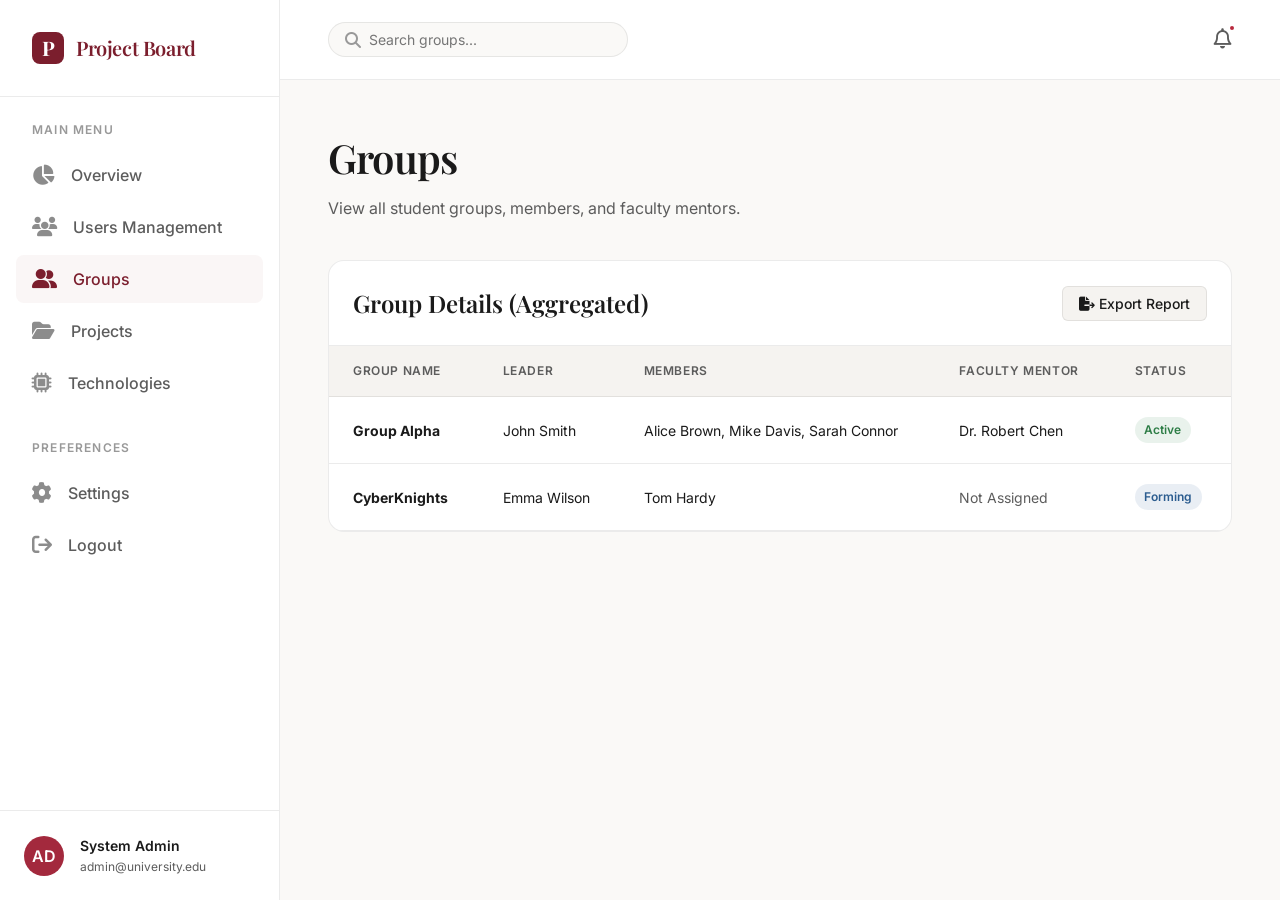
==== Admin/groups.html @ 08e35e1e "Refined Login System" ====
<!DOCTYPE html>
<html lang="en">
<head>
    <meta charset="UTF-8">
    <meta name="viewport" content="width=device-width, initial-scale=1.0">
    <title>Admin Dashboard — Groups</title>
    <link rel="stylesheet" href="https://cdnjs.cloudflare.com/ajax/libs/font-awesome/6.4.0/css/all.min.css">
    <link rel="stylesheet" href="admin.css">
</head>
<body>

    <!-- SIDEBAR -->
    <aside class="sidebar">
        <div class="sidebar-header">
            <div class="logo-icon">P</div>
            <h2>Project Board</h2>
        </div>
        
        <nav class="sidebar-nav">
            <div class="nav-section">
                <div class="nav-section-title">Main Menu</div>
                <a href="index.html" class="nav-link">
                    <i class="fa-solid fa-chart-pie"></i> Overview
                </a>
                <a href="users.html" class="nav-link">
                    <i class="fa-solid fa-users"></i> Users Management
                </a>
                <a href="groups.html" class="nav-link active">
                    <i class="fa-solid fa-user-group"></i> Groups
                </a>
                <a href="projects.html" class="nav-link">
                    <i class="fa-solid fa-folder-open"></i> Projects
                </a>
                <a href="technologies.html" class="nav-link">
                    <i class="fa-solid fa-microchip"></i> Technologies
                </a>
            </div>

            <div class="nav-section">
                <div class="nav-section-title">Preferences</div>
                <a href="#settings" class="nav-link">
                    <i class="fa-solid fa-gear"></i> Settings
                </a>
                <a href="../index.html" class="nav-link">
                    <i class="fa-solid fa-arrow-right-from-bracket"></i> Logout
                </a>
            </div>
        </nav>

        <div class="sidebar-footer">
            <div class="user-profile">
                <div class="avatar">AD</div>
                <div class="user-info">
                    <h4>System Admin</h4>
                    <p>admin@university.edu</p>
                </div>
            </div>
        </div>
    </aside>

    <!-- MAIN CONTENT -->
    <main class="main-content">
        <header class="topbar">
            <div class="search-bar">
                <i class="fa-solid fa-search"></i>
                <input type="text" placeholder="Search groups...">
            </div>
            
            <div class="topbar-actions">
                <button class="action-btn">
                    <i class="fa-regular fa-bell"></i>
                    <span class="notification-badge"></span>
                </button>
            </div>
        </header>

        <div class="dashboard-container">
            <div class="view-section active">
                <div class="page-header">
                    <div class="page-title">
                        <h1>Groups</h1>
                        <p>View all student groups, members, and faculty mentors.</p>
                    </div>
                </div>

                <div class="data-section">
                    <div class="section-header">
                        <h2>Group Details (Aggregated)</h2>
                        <button class="btn-secondary"><i class="fa-solid fa-file-export"></i> Export Report</button>
                    </div>
                    <table>
                        <thead>
                            <tr>
                                <th>Group Name</th>
                                <th>Leader</th>
                                <th>Members</th>
                                <th>Faculty Mentor</th>
                                <th>Status</th>
                            </tr>
                        </thead>
                        <tbody>
                            <tr>
                                <td><strong>Group Alpha</strong></td>
                                <td>John Smith</td>
                                <td>Alice Brown, Mike Davis, Sarah Connor</td>
                                <td>Dr. Robert Chen</td>
                                <td><span class="badge status-active">Active</span></td>
                            </tr>
                            <tr>
                                <td><strong>CyberKnights</strong></td>
                                <td>Emma Wilson</td>
                                <td>Tom Hardy</td>
                                <td><span style="color:var(--c-text-muted)">Not Assigned</span></td>
                                <td><span class="badge status-forming">Forming</span></td>
                            </tr>
                        </tbody>
                    </table>
                </div>
            </div>
        </div>
    </main>

    <script src="admin.js"></script>
</body>
</html>
---- Admin/admin.css ----
/* ==========================================================================
   PROJECT BOARD — ADMIN DASHBOARD STYLES
   Premium, editorial-inspired admin panel
   ========================================================================== */

@import url('https://fonts.googleapis.com/css2?family=Inter:wght@300;400;500;600;700&family=Playfair+Display:ital,wght@0,400;0,600;0,700;1,400&display=swap');

:root {
    /* Colors — Light, editorial palette */
    --c-bg: #ffffff;
    --c-bg-warm: #faf9f7;
    --c-bg-elevated: #f5f3f0;
    --c-bg-card: #ffffff;
    --c-bg-card-hover: #faf9f7;
    --c-surface: #f0eeeb;

    --c-border: rgba(0, 0, 0, 0.08);
    --c-border-hover: rgba(0, 0, 0, 0.16);
    --c-border-strong: rgba(0, 0, 0, 0.12);

    --c-text: #1a1a1a;
    --c-text-muted: #5c5c5c;
    --c-text-dim: #999999;

    --c-accent: #7B1E2D; /* Dark Burgundy */
    --c-accent-light: #A3293D;
    --c-accent-deep: #5C0E1B;
    --c-accent-glow: rgba(123, 30, 45, 0.12);
    --c-accent-bg: rgba(123, 30, 45, 0.04);

    --c-red: #B8293D;
    --c-red-bg: rgba(184, 41, 61, 0.1);
    --c-green: #2D7D46;
    --c-green-bg: rgba(45, 125, 70, 0.1);
    --c-yellow: #B8860B;
    --c-yellow-bg: rgba(184, 134, 11, 0.1);
    --c-blue: #2B5C8F;
    --c-blue-bg: rgba(43, 92, 143, 0.1);

    /* Typography */
    --f-display: 'Playfair Display', Georgia, 'Times New Roman', serif;
    --f-body: 'Inter', -apple-system, BlinkMacSystemFont, sans-serif;

    /* Shadows */
    --shadow-sm: 0 1px 2px rgba(0,0,0,0.04);
    --shadow-md: 0 4px 12px rgba(0,0,0,0.05);
    --shadow-lg: 0 12px 24px rgba(0,0,0,0.06);

    /* Transitions */
    --transition: all 0.3s cubic-bezier(0.25, 1, 0.5, 1);
}

* {
    margin: 0;
    padding: 0;
    box-sizing: border-box;
}

body {
    font-family: var(--f-body);
    background-color: var(--c-bg-warm);
    color: var(--c-text);
    line-height: 1.5;
    display: flex;
    min-height: 100vh;
    overflow-x: hidden;
}

/* --------------------------------------------------------------------------
   SIDEBAR
   -------------------------------------------------------------------------- */
.sidebar {
    width: 280px;
    background-color: var(--c-bg);
    border-right: 1px solid var(--c-border);
    display: flex;
    flex-direction: column;
    position: fixed;
    height: 100vh;
    z-index: 100;
}

.sidebar-header {
    padding: 2rem;
    display: flex;
    align-items: center;
    gap: 0.75rem;
    border-bottom: 1px solid var(--c-border);
}

.sidebar-header .logo-icon {
    width: 32px;
    height: 32px;
    background: var(--c-accent);
    color: white;
    border-radius: 8px;
    display: flex;
    align-items: center;
    justify-content: center;
    font-family: var(--f-display);
    font-weight: 700;
    font-size: 1.25rem;
}

.sidebar-header h2 {
    font-family: var(--f-display);
    font-size: 1.25rem;
    font-weight: 600;
    color: var(--c-accent);
    letter-spacing: -0.02em;
}

.sidebar-nav {
    flex: 1;
    padding: 1.5rem 1rem;
    overflow-y: auto;
}

.nav-section {
    margin-bottom: 2rem;
}

.nav-section-title {
    font-size: 0.75rem;
    text-transform: uppercase;
    letter-spacing: 0.1em;
    color: var(--c-text-dim);
    font-weight: 600;
    margin-bottom: 0.75rem;
    padding-left: 1rem;
}

.nav-link {
    display: flex;
    align-items: center;
    gap: 1rem;
    padding: 0.75rem 1rem;
    color: var(--c-text-muted);
    text-decoration: none;
    border-radius: 8px;
    font-weight: 500;
    transition: var(--transition);
    margin-bottom: 0.25rem;
}

.nav-link i {
    font-size: 1.25rem;
    opacity: 0.7;
    transition: var(--transition);
}

.nav-link:hover {
    background-color: var(--c-bg-elevated);
    color: var(--c-text);
}

.nav-link.active {
    background-color: var(--c-accent-bg);
    color: var(--c-accent);
}

.nav-link.active i {
    opacity: 1;
    color: var(--c-accent);
}

.sidebar-footer {
    padding: 1.5rem;
    border-top: 1px solid var(--c-border);
}

.user-profile {
    display: flex;
    align-items: center;
    gap: 1rem;
}

.avatar {
    width: 40px;
    height: 40px;
    border-radius: 50%;
    background-color: var(--c-accent-light);
    color: white;
    display: flex;
    align-items: center;
    justify-content: center;
    font-weight: 600;
    font-size: 1rem;
}

.user-info h4 {
    font-size: 0.875rem;
    font-weight: 600;
    margin-bottom: 0.125rem;
}

.user-info p {
    font-size: 0.75rem;
    color: var(--c-text-muted);
}

/* --------------------------------------------------------------------------
   MAIN CONTENT
   -------------------------------------------------------------------------- */
.main-content {
    flex: 1;
    margin-left: 280px;
    display: flex;
    flex-direction: column;
}

.topbar {
    height: 80px;
    background-color: var(--c-bg);
    border-bottom: 1px solid var(--c-border);
    display: flex;
    align-items: center;
    justify-content: space-between;
    padding: 0 3rem;
    position: sticky;
    top: 0;
    z-index: 90;
}

.search-bar {
    display: flex;
    align-items: center;
    background-color: var(--c-bg-warm);
    border: 1px solid var(--c-border);
    border-radius: 20px;
    padding: 0.5rem 1rem;
    width: 300px;
    transition: var(--transition);
}

.search-bar:focus-within {
    border-color: var(--c-accent);
    box-shadow: 0 0 0 3px var(--c-accent-glow);
}

.search-bar i {
    color: var(--c-text-dim);
    margin-right: 0.5rem;
}

.search-bar input {
    border: none;
    background: transparent;
    outline: none;
    width: 100%;
    font-family: var(--f-body);
    font-size: 0.875rem;
    color: var(--c-text);
}

.topbar-actions {
    display: flex;
    align-items: center;
    gap: 1.5rem;
}

.action-btn {
    background: none;
    border: none;
    font-size: 1.25rem;
    color: var(--c-text-muted);
    cursor: pointer;
    position: relative;
    transition: var(--transition);
}

.action-btn:hover {
    color: var(--c-accent);
}

.notification-badge {
    position: absolute;
    top: -4px;
    right: -4px;
    width: 8px;
    height: 8px;
    background-color: var(--c-red);
    border-radius: 50%;
    border: 2px solid var(--c-bg);
}

/* --------------------------------------------------------------------------
   DASHBOARD CONTENT
   -------------------------------------------------------------------------- */
.dashboard-container {
    padding: 3rem;
    max-width: 1400px;
    margin: 0 auto;
    width: 100%;
}

.page-header {
    margin-bottom: 2.5rem;
    display: flex;
    justify-content: space-between;
    align-items: flex-end;
}

.page-title h1 {
    font-family: var(--f-display);
    font-size: 2.5rem;
    font-weight: 600;
    color: var(--c-text);
    margin-bottom: 0.5rem;
    letter-spacing: -0.02em;
}

.page-title p {
    color: var(--c-text-muted);
    font-size: 1rem;
}

.btn-primary {
    background-color: var(--c-accent);
    color: white;
    border: none;
    padding: 0.75rem 1.5rem;
    border-radius: 8px;
    font-family: var(--f-body);
    font-weight: 500;
    font-size: 0.875rem;
    cursor: pointer;
    display: inline-flex;
    align-items: center;
    gap: 0.5rem;
    transition: var(--transition);
    text-decoration: none;
}

.btn-primary:hover {
    background-color: var(--c-accent-deep);
    transform: translateY(-1px);
    box-shadow: var(--shadow-md);
}

/* Stats Grid */
.stats-grid {
    display: grid;
    grid-template-columns: repeat(auto-fit, minmax(240px, 1fr));
    gap: 1.5rem;
    margin-bottom: 3rem;
}

.stat-card {
    background: var(--c-bg-card);
    border: 1px solid var(--c-border);
    border-radius: 16px;
    padding: 1.5rem;
    transition: var(--transition);
    display: flex;
    flex-direction: column;
}

.stat-card:hover {
    box-shadow: var(--shadow-md);
    border-color: var(--c-border-hover);
    transform: translateY(-2px);
}

.stat-header {
    display: flex;
    justify-content: space-between;
    align-items: flex-start;
    margin-bottom: 1rem;
}

.stat-icon {
    width: 48px;
    height: 48px;
    border-radius: 12px;
    display: flex;
    align-items: center;
    justify-content: center;
    font-size: 1.5rem;
}

.stat-icon.users { background: var(--c-blue-bg); color: var(--c-blue); }
.stat-icon.groups { background: var(--c-accent-bg); color: var(--c-accent); }
.stat-icon.projects { background: var(--c-yellow-bg); color: var(--c-yellow); }
.stat-icon.tech { background: var(--c-green-bg); color: var(--c-green); }

.stat-trend {
    font-size: 0.75rem;
    font-weight: 600;
    display: flex;
    align-items: center;
    gap: 0.25rem;
    padding: 0.25rem 0.5rem;
    border-radius: 4px;
}

.stat-trend.positive { background: var(--c-green-bg); color: var(--c-green); }
.stat-trend.negative { background: var(--c-red-bg); color: var(--c-red); }

.stat-value {
    font-size: 2rem;
    font-weight: 700;
    font-family: var(--f-display);
    margin-bottom: 0.25rem;
}

.stat-label {
    color: var(--c-text-muted);
    font-size: 0.875rem;
    font-weight: 500;
}

/* Data Sections */
.data-section {
    background: var(--c-bg-card);
    border: 1px solid var(--c-border);
    border-radius: 16px;
    overflow: hidden;
    margin-bottom: 3rem;
}

.section-header {
    padding: 1.5rem;
    border-bottom: 1px solid var(--c-border);
    display: flex;
    justify-content: space-between;
    align-items: center;
}

.section-header h2 {
    font-family: var(--f-display);
    font-size: 1.5rem;
    font-weight: 600;
}

.section-actions {
    display: flex;
    gap: 1rem;
}

.btn-secondary {
    background-color: var(--c-bg-elevated);
    color: var(--c-text);
    border: 1px solid var(--c-border);
    padding: 0.5rem 1rem;
    border-radius: 6px;
    font-family: var(--f-body);
    font-weight: 500;
    font-size: 0.875rem;
    cursor: pointer;
    transition: var(--transition);
}

.btn-secondary:hover {
    background-color: var(--c-surface);
    border-color: var(--c-border-hover);
}

/* Tables */
table {
    width: 100%;
    border-collapse: collapse;
}

th {
    background-color: var(--c-bg-elevated);
    color: var(--c-text-muted);
    font-weight: 600;
    font-size: 0.75rem;
    text-transform: uppercase;
    letter-spacing: 0.05em;
    padding: 1rem 1.5rem;
    text-align: left;
    border-bottom: 1px solid var(--c-border);
}

td {
    padding: 1.25rem 1.5rem;
    border-bottom: 1px solid var(--c-border);
    color: var(--c-text);
    font-size: 0.875rem;
    vertical-align: middle;
}

tbody tr {
    transition: var(--transition);
}

tbody tr:hover {
    background-color: var(--c-bg-card-hover);
}

.user-cell {
    display: flex;
    align-items: center;
    gap: 1rem;
}

.user-cell-avatar {
    width: 32px;
    height: 32px;
    border-radius: 50%;
    background: var(--c-surface);
    display: flex;
    align-items: center;
    justify-content: center;
    font-weight: 600;
    font-size: 0.75rem;
    color: var(--c-accent);
}

.user-cell-info h4 {
    font-weight: 600;
    font-size: 0.875rem;
}

.user-cell-info p {
    font-size: 0.75rem;
    color: var(--c-text-muted);
}

/* Badges */
.badge {
    display: inline-flex;
    align-items: center;
    padding: 0.25rem 0.6rem;
    border-radius: 20px;
    font-size: 0.75rem;
    font-weight: 600;
}

.badge.admin { background: var(--c-accent-bg); color: var(--c-accent); }
.badge.faculty { background: var(--c-blue-bg); color: var(--c-blue); }
.badge.student { background: var(--c-surface); color: var(--c-text-muted); }

.badge.status-active { background: var(--c-green-bg); color: var(--c-green); }
.badge.status-pending { background: var(--c-yellow-bg); color: var(--c-yellow); }
.badge.status-forming { background: var(--c-blue-bg); color: var(--c-blue); }

/* Tech Tags */
.tech-tag {
    display: inline-block;
    background: var(--c-bg-elevated);
    border: 1px solid var(--c-border);
    padding: 0.2rem 0.5rem;
    border-radius: 4px;
    font-size: 0.75rem;
    color: var(--c-text-muted);
    margin-right: 0.25rem;
    margin-bottom: 0.25rem;
}

/* Action Buttons in Table */
.table-actions {
    display: flex;
    gap: 0.5rem;
}

.icon-btn {
    width: 32px;
    height: 32px;
    border-radius: 6px;
    border: none;
    background: transparent;
    color: var(--c-text-muted);
    display: flex;
    align-items: center;
    justify-content: center;
    cursor: pointer;
    transition: var(--transition);
}

.icon-btn:hover {
    background: var(--c-bg-elevated);
    color: var(--c-accent);
}

.icon-btn.delete:hover {
    background: var(--c-red-bg);
    color: var(--c-red);
}

/* View Sections Logic */
.view-section {
    display: block;
    animation: fadeIn 0.4s ease-out;
}

.view-section.active {
    display: block;
}

@keyframes fadeIn {
    from { opacity: 0; transform: translateY(10px); }
    to { opacity: 1; transform: translateY(0); }
}

/* Modal/Drawer Overlay (Prepared for JS) */
.modal-overlay {
    position: fixed;
    top: 0; left: 0; right: 0; bottom: 0;
    background: rgba(0,0,0,0.4);
    backdrop-filter: blur(4px);
    z-index: 1000;
    display: none;
    align-items: center;
    justify-content: center;
}

.modal-content {
    background: var(--c-bg);
    border-radius: 16px;
    width: 100%;
    max-width: 500px;
    padding: 2rem;
    box-shadow: var(--shadow-lg);
    transform: translateY(20px);
    opacity: 0;
    transition: var(--transition);
}

.modal-overlay.active {
    display: flex;
}

.modal-overlay.active .modal-content {
    transform: translateY(0);
    opacity: 1;
}

/* Forms in Modal */
.form-group {
    margin-bottom: 1.5rem;
}

.form-group label {
    display: block;
    font-weight: 500;
    margin-bottom: 0.5rem;
    font-size: 0.875rem;
}

.form-control {
    width: 100%;
    padding: 0.75rem 1rem;
    border: 1px solid var(--c-border);
    border-radius: 8px;
    font-family: var(--f-body);
    font-size: 1rem;
    transition: var(--transition);
}

.form-control:focus {
    outline: none;
    border-color: var(--c-accent);
    box-shadow: 0 0 0 3px var(--c-accent-glow);
}

.form-actions {
    display: flex;
    justify-content: flex-end;
    gap: 1rem;
    margin-top: 2rem;
}
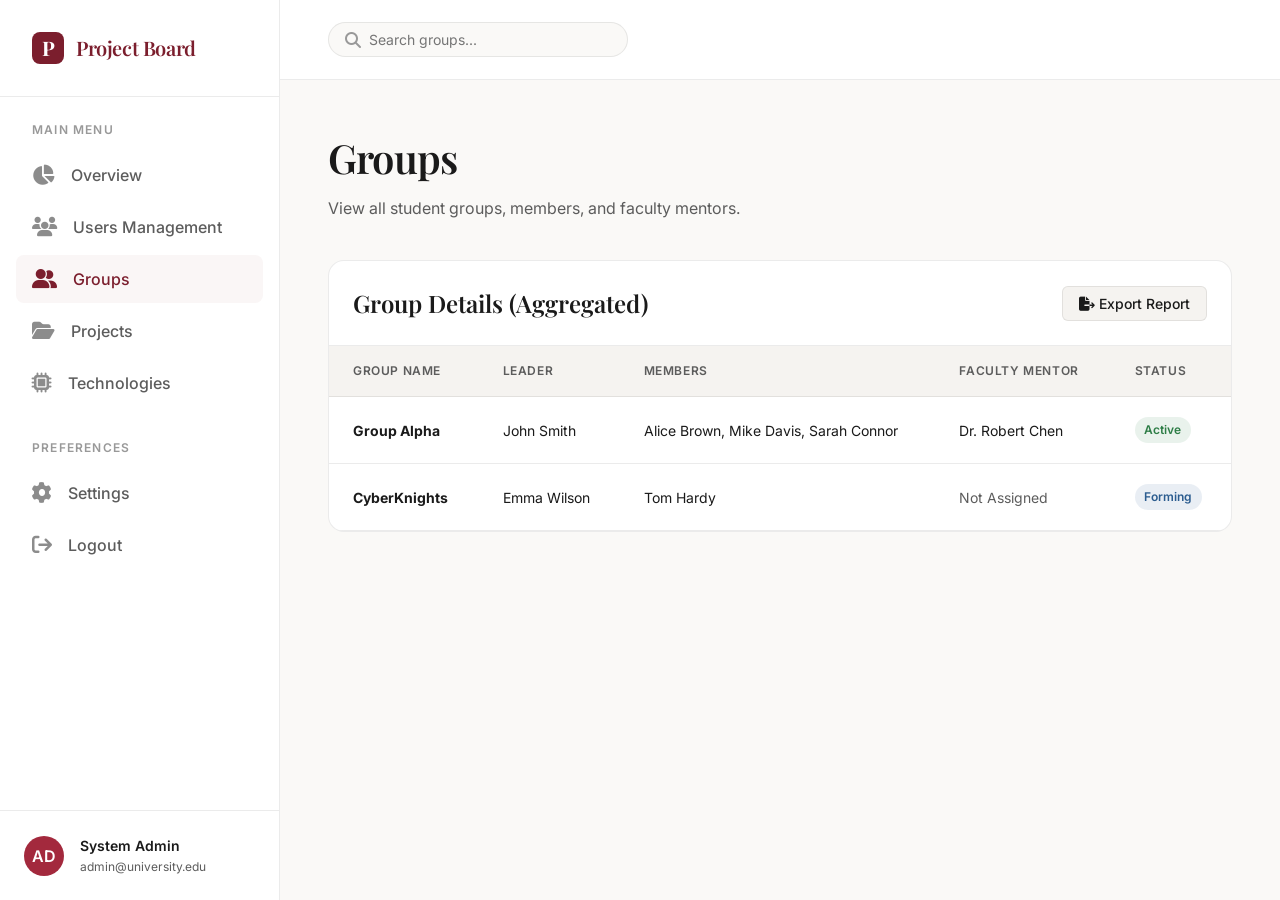
==== commit 8b21e34f: "Email send Done-2" ====
--- a/Admin/groups.html
+++ b/Admin/groups.html
@@ -67,10 +67,7 @@
             </div>
             
             <div class="topbar-actions">
-                <button class="action-btn">
-                    <i class="fa-regular fa-bell"></i>
-                    <span class="notification-badge"></span>
-                </button>
+
             </div>
         </header>
 
--- a/Admin/admin.css
+++ b/Admin/admin.css
@@ -22,7 +22,8 @@
     --c-text-muted: #5c5c5c;
     --c-text-dim: #999999;
 
-    --c-accent: #7B1E2D; /* Dark Burgundy */
+    --c-accent: #7B1E2D;
+    /* Dark Burgundy */
     --c-accent-light: #A3293D;
     --c-accent-deep: #5C0E1B;
     --c-accent-glow: rgba(123, 30, 45, 0.12);
@@ -42,9 +43,9 @@
     --f-body: 'Inter', -apple-system, BlinkMacSystemFont, sans-serif;
 
     /* Shadows */
-    --shadow-sm: 0 1px 2px rgba(0,0,0,0.04);
-    --shadow-md: 0 4px 12px rgba(0,0,0,0.05);
-    --shadow-lg: 0 12px 24px rgba(0,0,0,0.06);
+    --shadow-sm: 0 1px 2px rgba(0, 0, 0, 0.04);
+    --shadow-md: 0 4px 12px rgba(0, 0, 0, 0.05);
+    --shadow-lg: 0 12px 24px rgba(0, 0, 0, 0.06);
 
     /* Transitions */
     --transition: all 0.3s cubic-bezier(0.25, 1, 0.5, 1);
@@ -61,9 +62,14 @@
     background-color: var(--c-bg-warm);
     color: var(--c-text);
     line-height: 1.5;
-    display: flex;
     min-height: 100vh;
     overflow-x: hidden;
+}
+
+form {
+    display: block;
+    width: 100%;
+    min-height: 100vh;
 }
 
 /* --------------------------------------------------------------------------
@@ -78,6 +84,7 @@
     position: fixed;
     height: 100vh;
     z-index: 100;
+    padding-bottom: env(safe-area-inset-bottom);
 }
 
 .sidebar-header {
@@ -141,6 +148,7 @@
     font-weight: 500;
     transition: var(--transition);
     margin-bottom: 0.25rem;
+    min-height: 44px;
 }
 
 .nav-link i {
@@ -205,8 +213,10 @@
 .main-content {
     flex: 1;
     margin-left: 280px;
+    width: calc(100% - 280px);
     display: flex;
     flex-direction: column;
+    min-height: 100vh;
 }
 
 .topbar {
@@ -220,6 +230,7 @@
     position: sticky;
     top: 0;
     z-index: 90;
+    overflow: visible !important;
 }
 
 .search-bar {
@@ -267,30 +278,23 @@
     cursor: pointer;
     position: relative;
     transition: var(--transition);
+    min-width: 44px;
+    min-height: 44px;
+    display: inline-flex;
+    align-items: center;
+    justify-content: center;
 }
 
 .action-btn:hover {
     color: var(--c-accent);
 }
 
-.notification-badge {
-    position: absolute;
-    top: -4px;
-    right: -4px;
-    width: 8px;
-    height: 8px;
-    background-color: var(--c-red);
-    border-radius: 50%;
-    border: 2px solid var(--c-bg);
-}
 
 /* --------------------------------------------------------------------------
    DASHBOARD CONTENT
    -------------------------------------------------------------------------- */
 .dashboard-container {
     padding: 3rem;
-    max-width: 1400px;
-    margin: 0 auto;
     width: 100%;
 }
 
@@ -379,10 +383,25 @@
     font-size: 1.5rem;
 }
 
-.stat-icon.users { background: var(--c-blue-bg); color: var(--c-blue); }
-.stat-icon.groups { background: var(--c-accent-bg); color: var(--c-accent); }
-.stat-icon.projects { background: var(--c-yellow-bg); color: var(--c-yellow); }
-.stat-icon.tech { background: var(--c-green-bg); color: var(--c-green); }
+.stat-icon.users {
+    background: var(--c-blue-bg);
+    color: var(--c-blue);
+}
+
+.stat-icon.groups {
+    background: var(--c-accent-bg);
+    color: var(--c-accent);
+}
+
+.stat-icon.projects {
+    background: var(--c-yellow-bg);
+    color: var(--c-yellow);
+}
+
+.stat-icon.tech {
+    background: var(--c-green-bg);
+    color: var(--c-green);
+}
 
 .stat-trend {
     font-size: 0.75rem;
@@ -394,8 +413,15 @@
     border-radius: 4px;
 }
 
-.stat-trend.positive { background: var(--c-green-bg); color: var(--c-green); }
-.stat-trend.negative { background: var(--c-red-bg); color: var(--c-red); }
+.stat-trend.positive {
+    background: var(--c-green-bg);
+    color: var(--c-green);
+}
+
+.stat-trend.negative {
+    background: var(--c-red-bg);
+    color: var(--c-red);
+}
 
 .stat-value {
     font-size: 2rem;
@@ -436,6 +462,29 @@
 .section-actions {
     display: flex;
     gap: 1rem;
+}
+
+.btn-primary {
+    background-color: var(--c-accent);
+    color: #ffffff;
+    border: 1px solid var(--c-accent);
+    padding: 0.75rem 1.25rem;
+    border-radius: 8px;
+    font-family: var(--f-body);
+    font-weight: 600;
+    font-size: 0.875rem;
+    cursor: pointer;
+    transition: var(--transition);
+    display: inline-flex;
+    align-items: center;
+    justify-content: center;
+    line-height: 1.25;
+    box-sizing: border-box;
+}
+
+.btn-primary:hover {
+    background-color: var(--c-accent-light);
+    border-color: var(--c-accent-light);
 }
 
 .btn-secondary {
@@ -529,13 +578,35 @@
     font-weight: 600;
 }
 
-.badge.admin { background: var(--c-accent-bg); color: var(--c-accent); }
-.badge.faculty { background: var(--c-blue-bg); color: var(--c-blue); }
-.badge.student { background: var(--c-surface); color: var(--c-text-muted); }
-
-.badge.status-active { background: var(--c-green-bg); color: var(--c-green); }
-.badge.status-pending { background: var(--c-yellow-bg); color: var(--c-yellow); }
-.badge.status-forming { background: var(--c-blue-bg); color: var(--c-blue); }
+.badge.admin {
+    background: var(--c-accent-bg);
+    color: var(--c-accent);
+}
+
+.badge.faculty {
+    background: var(--c-blue-bg);
+    color: var(--c-blue);
+}
+
+.badge.student {
+    background: var(--c-surface);
+    color: var(--c-text-muted);
+}
+
+.badge.status-active {
+    background: var(--c-green-bg);
+    color: var(--c-green);
+}
+
+.badge.status-pending {
+    background: var(--c-yellow-bg);
+    color: var(--c-yellow);
+}
+
+.badge.status-forming {
+    background: var(--c-blue-bg);
+    color: var(--c-blue);
+}
 
 /* Tech Tags */
 .tech-tag {
@@ -557,8 +628,8 @@
 }
 
 .icon-btn {
-    width: 32px;
-    height: 32px;
+    width: 44px;
+    height: 44px;
     border-radius: 6px;
     border: none;
     background: transparent;
@@ -591,15 +662,25 @@
 }
 
 @keyframes fadeIn {
-    from { opacity: 0; transform: translateY(10px); }
-    to { opacity: 1; transform: translateY(0); }
+    from {
+        opacity: 0;
+        transform: translateY(10px);
+    }
+
+    to {
+        opacity: 1;
+        transform: translateY(0);
+    }
 }
 
 /* Modal/Drawer Overlay (Prepared for JS) */
 .modal-overlay {
     position: fixed;
-    top: 0; left: 0; right: 0; bottom: 0;
-    background: rgba(0,0,0,0.4);
+    top: 0;
+    left: 0;
+    right: 0;
+    bottom: 0;
+    background: rgba(0, 0, 0, 0.4);
     backdrop-filter: blur(4px);
     z-index: 1000;
     display: none;
@@ -662,3 +743,153 @@
     gap: 1rem;
     margin-top: 2rem;
 }
+
+/* ==========================================================================
+   MOBILE RESPONSIVENESS
+   ========================================================================== */
+
+.mobile-toggle {
+    display: none;
+    position: fixed;
+    bottom: 2rem;
+    right: 2rem;
+    width: 56px;
+    height: 56px;
+    border-radius: 50%;
+    background: var(--c-accent);
+    color: white;
+    border: none;
+    box-shadow: var(--shadow-lg);
+    font-size: 1.5rem;
+    z-index: 1001;
+    cursor: pointer;
+    align-items: center;
+    justify-content: center;
+    transition: var(--transition);
+}
+
+.mobile-toggle:hover {
+    background: var(--c-accent-deep);
+    transform: scale(1.05);
+}
+
+.mobile-sidebar-overlay {
+    position: fixed;
+    top: 0;
+    left: 0;
+    right: 0;
+    bottom: 0;
+    background: rgba(0, 0, 0, 0.5);
+    backdrop-filter: blur(2px);
+    z-index: 99;
+    opacity: 0;
+    visibility: hidden;
+    transition: var(--transition);
+}
+
+.mobile-sidebar-overlay.active {
+    opacity: 1;
+    visibility: visible;
+}
+
+.table-responsive {
+    width: 100%;
+    overflow-x: auto;
+    -webkit-overflow-scrolling: touch;
+}
+
+@media (max-width: 1024px) {
+    .sidebar {
+        transform: translateX(-100%);
+        transition: transform 0.3s ease;
+        box-shadow: var(--shadow-lg);
+    }
+
+    .sidebar.active {
+        transform: translateX(0);
+    }
+
+    .main-content {
+        margin-left: 0;
+        width: 100%;
+    }
+
+    .topbar {
+        padding: 0 1.5rem;
+    }
+
+    .search-bar {
+        width: 200px;
+    }
+
+    .dashboard-container {
+        padding: 2rem 1.5rem;
+    }
+
+    .mobile-toggle {
+        display: flex;
+    }
+}
+
+@media (max-width: 768px) {
+    .topbar {
+        flex-direction: column;
+        height: auto;
+        padding: 1rem 1.5rem;
+        gap: 1rem;
+        align-items: flex-start;
+    }
+
+    .search-bar {
+        width: 100%;
+    }
+
+    .topbar-actions {
+        width: 100%;
+        justify-content: flex-end;
+    }
+
+    .page-header {
+        flex-direction: column;
+        align-items: flex-start;
+        gap: 1rem;
+    }
+
+    .page-title h1 {
+        font-size: 2rem;
+    }
+
+    .stats-grid {
+        grid-template-columns: 1fr;
+    }
+
+    .section-header {
+        flex-direction: column;
+        align-items: flex-start;
+        gap: 1rem;
+    }
+
+    .section-header .search-bar {
+        width: 100% !important;
+    }
+
+    .form-row {
+        grid-template-columns: 1fr !important;
+    }
+
+    .modal-content {
+        padding: 1.5rem;
+        margin: 1rem;
+        width: calc(100% - 2rem);
+    }
+
+    .table-actions {
+        flex-direction: column;
+    }
+}
+
+#form1 {
+    display: flex;
+    width: 100%;
+    min-height: 100vh;
+}
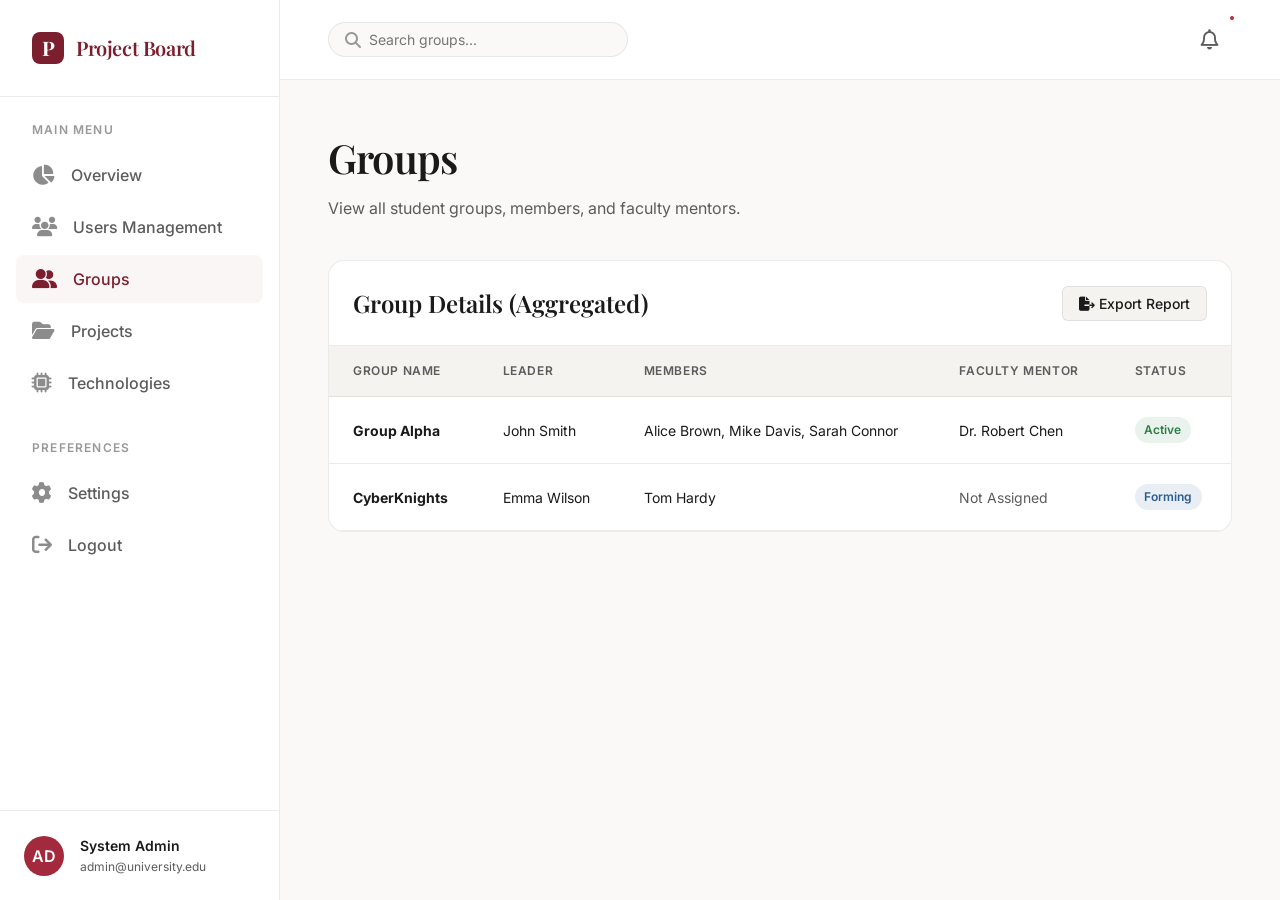
==== commit a18b2f11: "Revert "Email send Done-2" This reverts commit 8b21e34faf6176ba26e9e8bc43600680f421e2f4." ====
--- a/Admin/groups.html
+++ b/Admin/groups.html
@@ -67,7 +67,10 @@
             </div>
             
             <div class="topbar-actions">
-
+                <button class="action-btn">
+                    <i class="fa-regular fa-bell"></i>
+                    <span class="notification-badge"></span>
+                </button>
             </div>
         </header>
 
--- a/Admin/admin.css
+++ b/Admin/admin.css
@@ -230,7 +230,6 @@
     position: sticky;
     top: 0;
     z-index: 90;
-    overflow: visible !important;
 }
 
 .search-bar {
@@ -289,6 +288,16 @@
     color: var(--c-accent);
 }
 
+.notification-badge {
+    position: absolute;
+    top: -4px;
+    right: -4px;
+    width: 8px;
+    height: 8px;
+    background-color: var(--c-red);
+    border-radius: 50%;
+    border: 2px solid var(--c-bg);
+}
 
 /* --------------------------------------------------------------------------
    DASHBOARD CONTENT
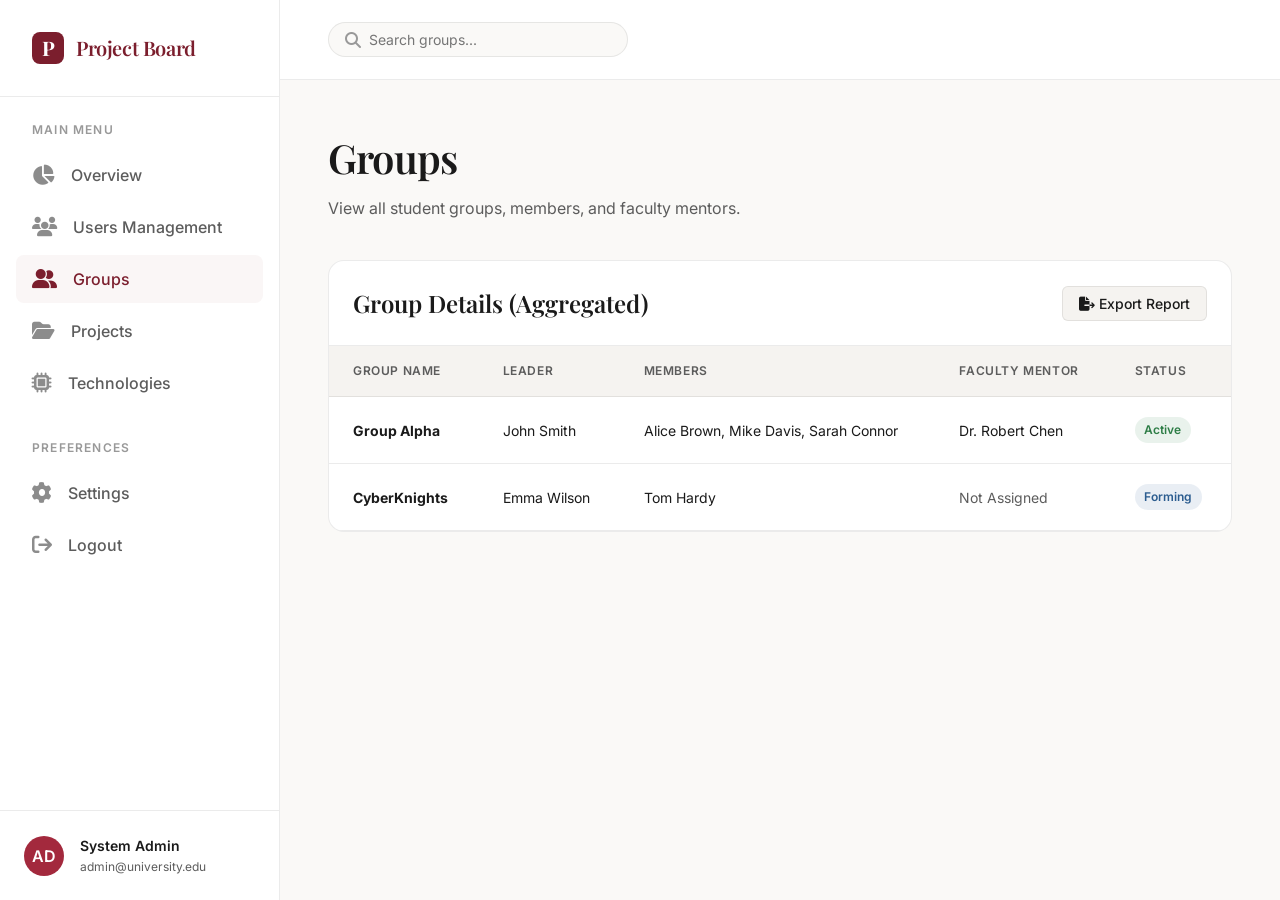
==== commit 827fa734: "Project Management Added" ====
--- a/Admin/groups.html
+++ b/Admin/groups.html
@@ -67,10 +67,7 @@
             </div>
             
             <div class="topbar-actions">
-                <button class="action-btn">
-                    <i class="fa-regular fa-bell"></i>
-                    <span class="notification-badge"></span>
-                </button>
+
             </div>
         </header>
 
--- a/Admin/admin.css
+++ b/Admin/admin.css
@@ -288,16 +288,7 @@
     color: var(--c-accent);
 }
 
-.notification-badge {
-    position: absolute;
-    top: -4px;
-    right: -4px;
-    width: 8px;
-    height: 8px;
-    background-color: var(--c-red);
-    border-radius: 50%;
-    border: 2px solid var(--c-bg);
-}
+
 
 /* --------------------------------------------------------------------------
    DASHBOARD CONTENT
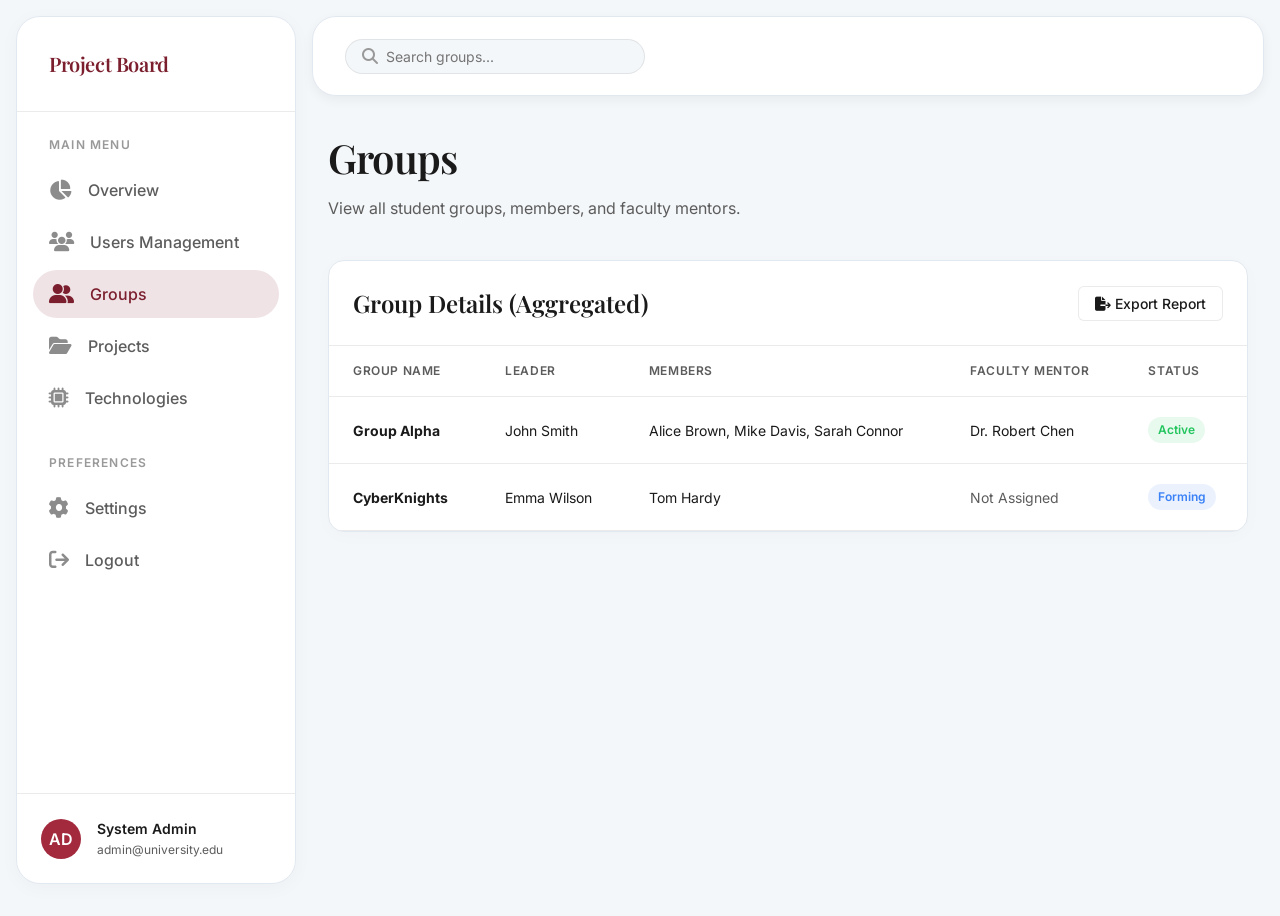
==== commit 636e7f57: "Fixing" ====
--- a/Admin/groups.html
+++ b/Admin/groups.html
@@ -12,7 +12,6 @@
     <!-- SIDEBAR -->
     <aside class="sidebar">
         <div class="sidebar-header">
-            <div class="logo-icon">P</div>
             <h2>Project Board</h2>
         </div>
         
--- a/Admin/admin.css
+++ b/Admin/admin.css
@@ -8,11 +8,11 @@
 :root {
     /* Colors — Light, editorial palette */
     --c-bg: #ffffff;
-    --c-bg-warm: #faf9f7;
-    --c-bg-elevated: #f5f3f0;
+    --c-bg-warm: #f4f7f9;
+    --c-bg-elevated: #ffffff;
     --c-bg-card: #ffffff;
     --c-bg-card-hover: #faf9f7;
-    --c-surface: #f0eeeb;
+    --c-surface: #edf2f7;
 
     --c-border: rgba(0, 0, 0, 0.08);
     --c-border-hover: rgba(0, 0, 0, 0.16);
@@ -23,20 +23,22 @@
     --c-text-dim: #999999;
 
     --c-accent: #7B1E2D;
-    /* Dark Burgundy */
+    --c-primary: #7B1E2D;
+    --c-primary-hover: #5C0E1B;
+    /* Red / Burgundy */
     --c-accent-light: #A3293D;
     --c-accent-deep: #5C0E1B;
     --c-accent-glow: rgba(123, 30, 45, 0.12);
-    --c-accent-bg: rgba(123, 30, 45, 0.04);
-
-    --c-red: #B8293D;
-    --c-red-bg: rgba(184, 41, 61, 0.1);
-    --c-green: #2D7D46;
-    --c-green-bg: rgba(45, 125, 70, 0.1);
-    --c-yellow: #B8860B;
-    --c-yellow-bg: rgba(184, 134, 11, 0.1);
-    --c-blue: #2B5C8F;
-    --c-blue-bg: rgba(43, 92, 143, 0.1);
+    --c-accent-bg: rgba(123, 30, 45, 0.12);
+
+    --c-red: #EF4444;
+    --c-red-bg: rgba(239, 68, 68, 0.1);
+    --c-green: #22C55E;
+    --c-green-bg: rgba(34, 197, 94, 0.1);
+    --c-yellow: #EAB308;
+    --c-yellow-bg: rgba(234, 179, 8, 0.1);
+    --c-blue: #3B82F6;
+    --c-blue-bg: rgba(59, 130, 246, 0.1);
 
     /* Typography */
     --f-display: 'Playfair Display', Georgia, 'Times New Roman', serif;
@@ -66,6 +68,28 @@
     overflow-x: hidden;
 }
 
+body.role-leader {
+    /* Blue / Indigo */
+    --c-accent: #2563EB;
+    --c-primary: #1D4ED8;
+    --c-primary-hover: #1E3A8A;
+    --c-accent-light: #3B82F6;
+    --c-accent-deep: #1E3A8A;
+    --c-accent-glow: rgba(37, 99, 235, 0.12);
+    --c-accent-bg: rgba(37, 99, 235, 0.08);
+}
+
+body.role-member {
+    /* Emerald / Teal */
+    --c-accent: #059669;
+    --c-primary: #047857;
+    --c-primary-hover: #064E3B;
+    --c-accent-light: #10B981;
+    --c-accent-deep: #064E3B;
+    --c-accent-glow: rgba(5, 150, 105, 0.12);
+    --c-accent-bg: rgba(5, 150, 105, 0.08);
+}
+
 form {
     display: block;
     width: 100%;
@@ -77,14 +101,20 @@
    -------------------------------------------------------------------------- */
 .sidebar {
     width: 280px;
-    background-color: var(--c-bg);
-    border-right: 1px solid var(--c-border);
+    background-color: #ffffff;
+    border: 1px solid #e2e8f0;
+    box-shadow: 0 4px 20px rgba(0, 0, 0, 0.03);
     display: flex;
     flex-direction: column;
     position: fixed;
-    height: 100vh;
+    top: 1rem;
+    bottom: 1rem;
+    left: 1rem;
+    border-radius: 24px;
     z-index: 100;
     padding-bottom: env(safe-area-inset-bottom);
+    transition: width 0.3s cubic-bezier(0.25, 1, 0.5, 1), transform 0.3s cubic-bezier(0.25, 1, 0.5, 1), background-color 0.3s ease;
+    overflow: hidden;
 }
 
 .sidebar-header {
@@ -121,6 +151,12 @@
     flex: 1;
     padding: 1.5rem 1rem;
     overflow-y: auto;
+    -ms-overflow-style: none;
+    scrollbar-width: none;
+}
+
+.sidebar-nav::-webkit-scrollbar {
+    display: none;
 }
 
 .nav-section {
@@ -144,7 +180,7 @@
     padding: 0.75rem 1rem;
     color: var(--c-text-muted);
     text-decoration: none;
-    border-radius: 8px;
+    border-radius: 24px;
     font-weight: 500;
     transition: var(--transition);
     margin-bottom: 0.25rem;
@@ -158,8 +194,8 @@
 }
 
 .nav-link:hover {
-    background-color: var(--c-bg-elevated);
-    color: var(--c-text);
+    background-color: rgba(255, 255, 255, 0.9);
+    color: var(--c-accent);
 }
 
 .nav-link.active {
@@ -212,23 +248,31 @@
    -------------------------------------------------------------------------- */
 .main-content {
     flex: 1;
-    margin-left: 280px;
-    width: calc(100% - 280px);
+    margin-left: calc(280px + 2rem);
+    width: calc(100% - 280px - 3rem);
+    min-width: 0;
     display: flex;
     flex-direction: column;
-    min-height: 100vh;
+    min-height: calc(100vh - 2rem);
+    margin-top: 1rem;
+    margin-bottom: 1rem;
+    margin-right: 1rem;
+    transition: margin-left 0.3s cubic-bezier(0.25, 1, 0.5, 1), width 0.3s cubic-bezier(0.25, 1, 0.5, 1);
 }
 
 .topbar {
     height: 80px;
-    background-color: var(--c-bg);
-    border-bottom: 1px solid var(--c-border);
+    background-color: #ffffff;
+    border: 1px solid #e2e8f0;
+    border-radius: 24px;
+    box-shadow: var(--shadow-md);
+    margin-bottom: 2rem;
     display: flex;
     align-items: center;
     justify-content: space-between;
-    padding: 0 3rem;
+    padding: 0 2rem;
     position: sticky;
-    top: 0;
+    top: 1rem;
     z-index: 90;
 }
 
@@ -294,7 +338,7 @@
    DASHBOARD CONTENT
    -------------------------------------------------------------------------- */
 .dashboard-container {
-    padding: 3rem;
+    padding: 0 1rem 3rem 1rem;
     width: 100%;
 }
 
@@ -351,19 +395,19 @@
 }
 
 .stat-card {
-    background: var(--c-bg-card);
-    border: 1px solid var(--c-border);
+    background: #ffffff;
+    border: 1px solid #e2e8f0;
+    box-shadow: 0 4px 20px rgba(0, 0, 0, 0.03);
     border-radius: 16px;
     padding: 1.5rem;
-    transition: var(--transition);
+    transition: all 0.4s cubic-bezier(0.175, 0.885, 0.32, 1.275);
     display: flex;
     flex-direction: column;
 }
 
 .stat-card:hover {
-    box-shadow: var(--shadow-md);
+    box-shadow: 0 12px 32px rgba(0, 0, 0, 0.06);
     border-color: var(--c-border-hover);
-    transform: translateY(-2px);
 }
 
 .stat-header {
@@ -424,9 +468,11 @@
 }
 
 .stat-value {
-    font-size: 2rem;
+    font-size: 2.75rem;
     font-weight: 700;
-    font-family: var(--f-display);
+    font-family: var(--f-body);
+    letter-spacing: -0.03em;
+    color: var(--c-text);
     margin-bottom: 0.25rem;
 }
 
@@ -438,11 +484,14 @@
 
 /* Data Sections */
 .data-section {
-    background: var(--c-bg-card);
-    border: 1px solid var(--c-border);
+    background: #ffffff;
+    border: 1px solid #e2e8f0;
+    box-shadow: 0 4px 20px rgba(0, 0, 0, 0.02);
     border-radius: 16px;
     overflow: hidden;
     margin-bottom: 3rem;
+    max-width: 100%;
+    min-width: 0;
 }
 
 .section-header {
@@ -719,6 +768,29 @@
     font-weight: 500;
     margin-bottom: 0.5rem;
     font-size: 0.875rem;
+}
+
+textarea.form-control {
+    resize: vertical;
+    max-width: 100%;
+}
+
+select.form-control,
+select.form-select {
+    height: 48px;
+    max-width: 100%;
+    overflow: hidden;
+    text-overflow: ellipsis;
+    white-space: nowrap;
+    cursor: pointer;
+    /* Optional: Ensure custom styling for select isn't overwritten weirdly */
+}
+
+select.form-control option,
+select.form-select option {
+    max-width: 100%;
+    overflow: hidden;
+    text-overflow: ellipsis;
 }
 
 .form-control {
@@ -811,6 +883,7 @@
 
     .main-content {
         margin-left: 0;
+        margin-right: 0;
         width: 100%;
     }
 
@@ -881,6 +954,7 @@
         padding: 1.5rem;
         margin: 1rem;
         width: calc(100% - 2rem);
+        max-width: calc(100vw - 2rem);
     }
 
     .table-actions {
@@ -892,4 +966,217 @@
     display: flex;
     width: 100%;
     min-height: 100vh;
+}
+
+/* --------------------------------------------------------------------------
+   PROFILE DROPDOWN & NOTIFICATIONS
+   -------------------------------------------------------------------------- */
+.topbar-actions {
+    position: relative;
+    display: flex;
+    align-items: center;
+    gap: 1.5rem;
+}
+
+/* Notification Bell */
+.notification-btn {
+    position: relative;
+    background: none;
+    border: none;
+    font-size: 1.25rem;
+    color: var(--c-text-muted);
+    cursor: pointer;
+    transition: var(--transition);
+    display: inline-flex;
+    align-items: center;
+    justify-content: center;
+    text-decoration: none;
+}
+.notification-btn:hover {
+    color: var(--c-accent);
+}
+.notification-badge {
+    position: absolute;
+    top: -5px;
+    right: -5px;
+    background: var(--c-accent);
+    color: white;
+    font-size: 0.65rem;
+    font-weight: 700;
+    min-width: 18px;
+    height: 18px;
+    border-radius: 50%;
+    display: flex;
+    align-items: center;
+    justify-content: center;
+    padding: 0 4px;
+    border: 2px solid var(--c-bg);
+}
+
+/* Profile Dropdown */
+.profile-menu-container {
+    position: relative;
+}
+
+.profile-trigger {
+    display: flex;
+    align-items: center;
+    gap: 0.75rem;
+    cursor: pointer;
+    padding: 0.25rem 0.5rem;
+    border-radius: 8px;
+    transition: var(--transition);
+}
+
+.profile-trigger:hover {
+    background: var(--c-bg-elevated);
+}
+
+.profile-trigger .avatar {
+    width: 36px;
+    height: 36px;
+    font-size: 0.9rem;
+}
+
+.profile-greeting {
+    font-size: 0.9rem;
+    font-weight: 500;
+    color: var(--c-text);
+}
+.profile-greeting span {
+    color: var(--c-text-muted);
+    font-weight: 400;
+}
+.profile-arrow {
+    color: var(--c-text-muted);
+    font-size: 0.8rem;
+    transition: transform 0.3s ease;
+}
+.profile-trigger.active .profile-arrow {
+    transform: rotate(180deg);
+}
+
+.profile-dropdown {
+    position: absolute;
+    top: 100%;
+    right: 0;
+    margin-top: 0.5rem;
+    width: 220px;
+    background: #2d3748; /* Dark UI like screenshot */
+    border-radius: 8px;
+    box-shadow: var(--shadow-lg);
+    opacity: 0;
+    visibility: hidden;
+    transform: translateY(-10px);
+    transition: var(--transition);
+    z-index: 100;
+    overflow: hidden;
+}
+.profile-menu-container:hover .profile-dropdown,
+.profile-dropdown.show {
+    opacity: 1;
+    visibility: visible;
+    transform: translateY(0);
+}
+
+.profile-dropdown a {
+    display: flex;
+    align-items: center;
+    gap: 0.75rem;
+    padding: 0.75rem 1rem;
+    color: #e2e8f0;
+    text-decoration: none;
+    font-size: 0.9rem;
+    transition: background 0.2s ease;
+}
+.profile-dropdown a i {
+    color: #63b3ed; /* Light blue icons like screenshot */
+    width: 16px;
+    text-align: center;
+}
+.profile-dropdown a:hover {
+    background: #4a5568;
+}
+
+/* --------------------------------------------------------------------------
+   COLLAPSED SIDEBAR LOGIC
+   -------------------------------------------------------------------------- */
+body.sidebar-collapsed .sidebar {
+    width: 72px;
+}
+
+body.sidebar-collapsed .main-content {
+    margin-left: calc(72px + 2rem);
+    width: calc(100% - 72px - 3rem);
+}
+
+body.sidebar-collapsed .sidebar-header h2,
+body.sidebar-collapsed .sidebar-header .sidebar-title,
+body.sidebar-collapsed .sidebar-header .logo-icon,
+body.sidebar-collapsed .nav-section-title,
+body.sidebar-collapsed .nav-link span,
+body.sidebar-collapsed .user-info {
+    display: none;
+    opacity: 0;
+    pointer-events: none;
+}
+
+body.sidebar-collapsed .sidebar-header {
+    justify-content: center;
+    padding: 2rem 1rem;
+}
+
+body.sidebar-collapsed .sidebar-nav {
+    padding: 1.5rem 0;
+}
+
+body.sidebar-collapsed .nav-link {
+    justify-content: center;
+    padding: 0;
+    width: 44px;
+    height: 44px;
+    margin: 0 auto 0.5rem auto;
+    border-radius: 12px;
+}
+
+body.sidebar-collapsed .nav-link i {
+    margin: 0;
+    font-size: 1.2rem;
+}
+
+body.sidebar-collapsed .sidebar-footer {
+    display: flex;
+    justify-content: center;
+    padding: 1.5rem 0;
+}
+
+body.sidebar-collapsed .user-profile {
+    gap: 0;
+}
+
+/* Sidebar Toggle Button */
+.sidebar-toggle-btn {
+    background: transparent;
+    border: none;
+    color: var(--c-text-muted);
+    font-size: 1.25rem;
+    cursor: pointer;
+    display: flex;
+    align-items: center;
+    justify-content: center;
+    width: 32px;
+    height: 32px;
+    border-radius: 8px;
+    transition: var(--transition);
+}
+.sidebar-toggle-btn:hover {
+    background: var(--c-bg-elevated);
+    color: var(--c-text);
+}
+
+/* Adjustments for topbar */
+.topbar-left {
+    display: flex;
+    align-items: center;
+    gap: 1rem;
 }
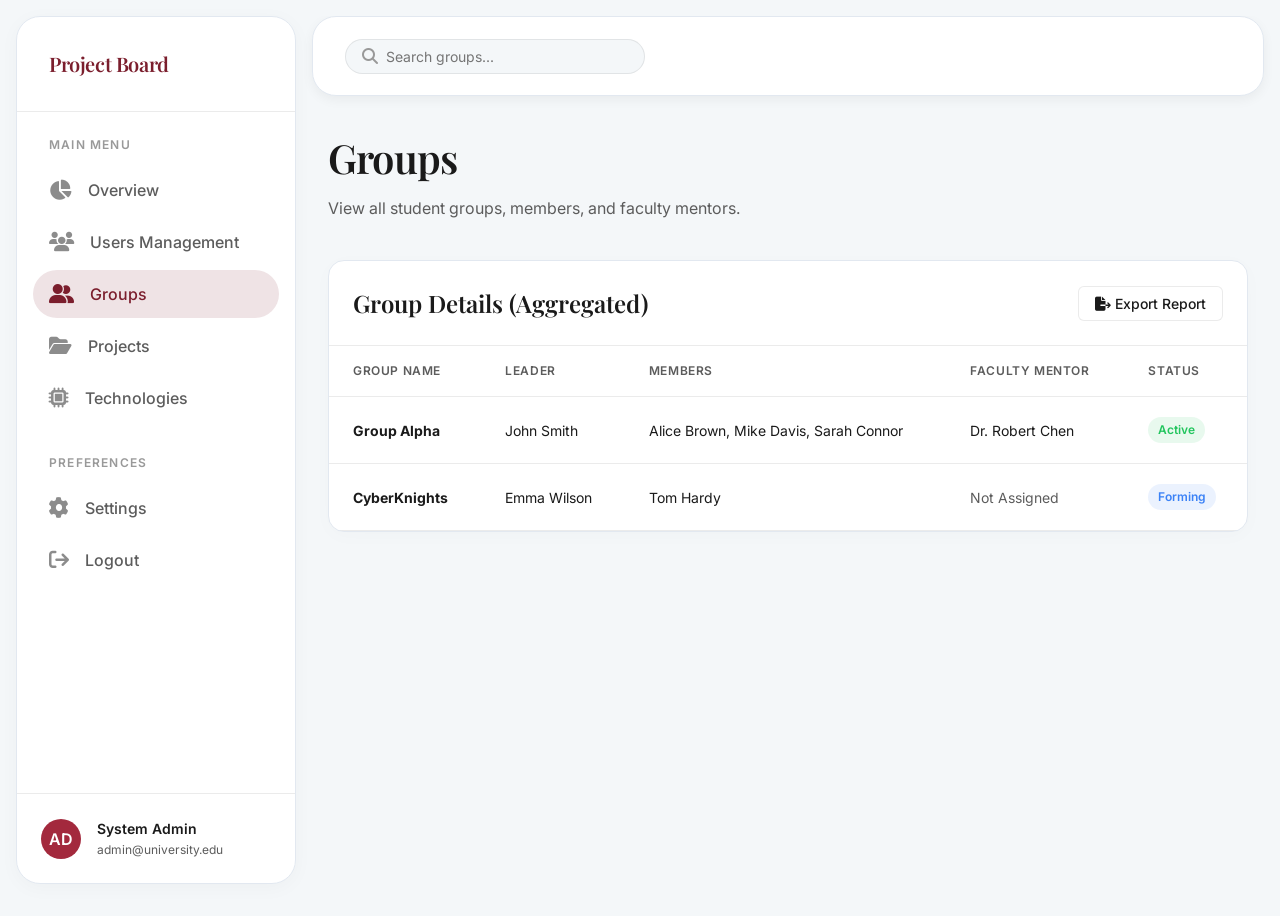
==== commit 1f7f4ba2: "solve all the errors" ====
--- a/Admin/groups.html
+++ b/Admin/groups.html
@@ -40,7 +40,7 @@
                 <a href="#settings" class="nav-link">
                     <i class="fa-solid fa-gear"></i> Settings
                 </a>
-                <a href="../index.html" class="nav-link">
+                <a href="../Logout.aspx" class="nav-link">
                     <i class="fa-solid fa-arrow-right-from-bracket"></i> Logout
                 </a>
             </div>
--- a/Admin/admin.css
+++ b/Admin/admin.css
@@ -59,6 +59,10 @@
     box-sizing: border-box;
 }
 
+.preload * {
+    transition: none !important;
+}
+
 body {
     font-family: var(--f-body);
     background-color: var(--c-bg-warm);
@@ -66,6 +70,18 @@
     line-height: 1.5;
     min-height: 100vh;
     overflow-x: hidden;
+}
+
+/* Mask to prevent scrolling content from peeking above the floating topbar */
+body::before {
+    content: '';
+    position: fixed;
+    top: 0;
+    left: 0;
+    width: 100%;
+    height: 1rem;
+    background-color: #f4f7f9;
+    z-index: 95; /* Above topbar(90) but below sidebar(100) and modals */
 }
 
 body.role-leader {
@@ -230,6 +246,7 @@
     justify-content: center;
     font-weight: 600;
     font-size: 1rem;
+    flex-shrink: 0;
 }
 
 .user-info h4 {
@@ -578,6 +595,62 @@
     color: var(--c-text);
     font-size: 0.875rem;
     vertical-align: middle;
+    word-break: break-word;
+    overflow-wrap: anywhere;
+}
+
+/* Text Preview / Truncation — shared across Admin, Faculty, and Student modules for any
+   long free-text DB field (descriptions, feedback, report text, notification messages,
+   appeal reasons, etc.) shown inside a list row or card. Clamps the text to a few lines
+   so a large pasted block can't stretch the row or misalign sibling columns, and offers
+   a "View more" toggle (see toggleTextPreview() in admin.js) to reveal the full text. */
+.text-preview {
+    max-width: 100%;
+}
+
+.text-preview-content {
+    display: -webkit-box;
+    -webkit-line-clamp: 3;
+    -webkit-box-orient: vertical;
+    overflow: hidden;
+    max-height: 4.5em;
+    line-height: 1.5em;
+    white-space: pre-wrap;
+    word-break: break-word;
+    overflow-wrap: anywhere;
+}
+
+.text-preview.expanded .text-preview-content {
+    -webkit-line-clamp: unset;
+    max-height: none;
+    overflow: visible;
+}
+
+.text-preview-toggle {
+    display: inline-block;
+    margin-top: 0.35rem;
+    font-size: 0.8rem;
+    font-weight: 600;
+    color: var(--c-primary);
+    background: none;
+    border: none;
+    padding: 0;
+    cursor: pointer;
+    text-decoration: underline;
+}
+
+.text-preview-toggle:hover {
+    opacity: 0.8;
+}
+
+/* Safety net for the detail-card / detail-grid layout used across the Admin, Faculty,
+   and Student "*_Details.aspx" and "TaskDetails.aspx" pages, so a long DB text value
+   (e.g. project functionality, reviewer remarks) wraps within its card instead of
+   overflowing or stretching a grid row out of alignment with its siblings. */
+.detail-card p,
+.detail-grid .detail-item span {
+    word-break: break-word;
+    overflow-wrap: anywhere;
 }
 
 tbody tr {
@@ -753,7 +826,8 @@
     display: flex;
 }
 
-.modal-overlay.active .modal-content {
+.modal-overlay.active .modal-content,
+.modal-overlay.active .modal-box {
     transform: translateY(0);
     opacity: 1;
 }
@@ -779,11 +853,7 @@
 select.form-select {
     height: 48px;
     max-width: 100%;
-    overflow: hidden;
-    text-overflow: ellipsis;
-    white-space: nowrap;
     cursor: pointer;
-    /* Optional: Ensure custom styling for select isn't overwritten weirdly */
 }
 
 select.form-control option,
@@ -1179,4 +1249,107 @@
     display: flex;
     align-items: center;
     gap: 1rem;
+}
+
+/* ==========================================================================
+   ADMIN DELETED RECORDS - Specific Styles
+   ========================================================================== */
+
+/* Entity Type Badges */
+.badge-user { background: var(--c-red-bg); color: var(--c-red); }
+.badge-group { background: var(--c-blue-bg); color: var(--c-blue); }
+.badge-project { background: var(--c-yellow-bg); color: var(--c-yellow); }
+.badge-task { background: var(--c-green-bg); color: var(--c-green); }
+.badge-tech { background: var(--c-accent-bg); color: var(--c-accent); }
+.badge-other { background: var(--c-surface); color: var(--c-text-muted); }
+
+/* Modal Box (used by Admin_DeletedRecords) */
+.modal-box {
+    background: var(--c-bg);
+    border-radius: 16px;
+    width: 100%;
+    max-width: 600px;
+    max-height: 80vh;
+    overflow-y: auto;
+    box-shadow: var(--shadow-lg);
+    transform: translateY(20px);
+    opacity: 0;
+    transition: var(--transition);
+}
+
+.modal-overlay.active .modal-box {
+    transform: translateY(0);
+    opacity: 1;
+}
+
+.modal-header {
+    display: flex;
+    align-items: center;
+    justify-content: space-between;
+}
+
+.modal-header h2 {
+    margin: 0;
+    font-size: 1.25rem;
+    font-weight: 600;
+}
+
+/* Detail Row Styles */
+.detail-row {
+    display: flex;
+    gap: 1rem;
+    padding: 0.75rem 0;
+    border-bottom: 1px solid var(--c-border);
+}
+
+.detail-label {
+    font-weight: 600;
+    font-size: 0.875rem;
+    color: var(--c-text-muted);
+    min-width: 120px;
+}
+
+.detail-val {
+    flex: 1;
+    color: var(--c-text);
+    font-size: 0.9rem;
+    word-break: break-word;
+}
+
+/* Responsive Table */
+.data-table {
+    width: 100%;
+    border-collapse: collapse;
+    font-size: 0.9rem;
+}
+
+.data-table th,
+.data-table td {
+    padding: 1rem;
+    text-align: left;
+    border-bottom: 1px solid var(--c-border);
+}
+
+.data-table th {
+    font-weight: 600;
+    color: var(--c-text-muted);
+    background: var(--c-bg-warm);
+    font-size: 0.75rem;
+    text-transform: uppercase;
+    letter-spacing: 0.05em;
+}
+
+.data-table tbody tr:hover {
+    background: var(--c-bg-warm);
+}
+
+/* Badge in table */
+.data-table .badge {
+    display: inline-flex;
+    align-items: center;
+    gap: 0.35rem;
+    padding: 0.35rem 0.7rem;
+    border-radius: 20px;
+    font-size: 0.75rem;
+    font-weight: 600;
 }
